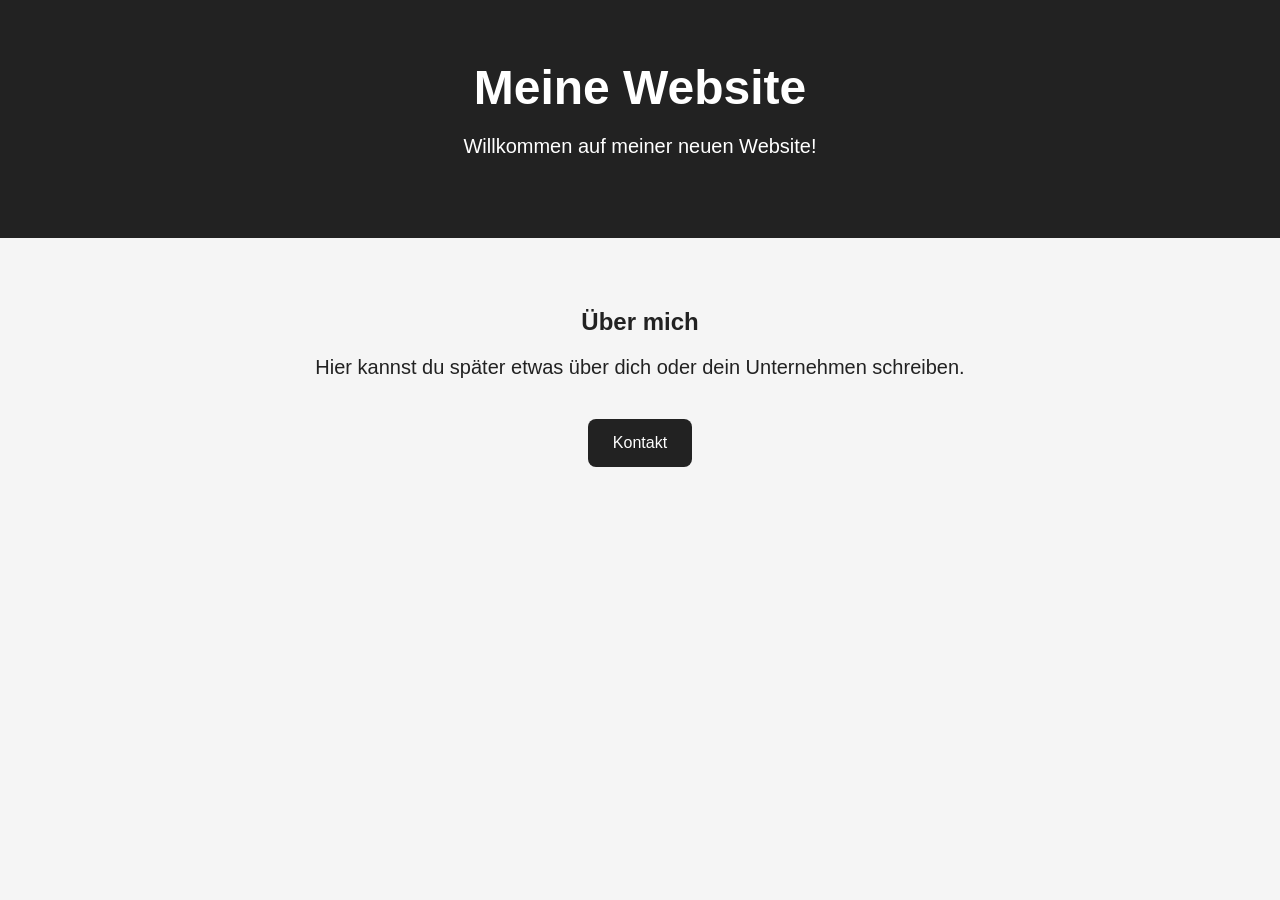
==== index.html @ 70af5210 "Create index.html" ====
<!DOCTYPE html>
<html lang="de">
<head>
    <meta charset="UTF-8">
    <meta name="viewport" content="width=device-width, initial-scale=1.0">
    <title>Meine Website</title>

    <style>
        body {
            font-family: Arial, sans-serif;
            margin: 0;
            background: #f5f5f5;
            color: #222;
            text-align: center;
        }

        header {
            background: #222;
            color: white;
            padding: 60px 20px;
        }

        h1 {
            font-size: 48px;
            margin: 0 0 15px;
        }

        p {
            font-size: 20px;
        }

        section {
            padding: 50px 20px;
        }

        .button {
            display: inline-block;
            padding: 15px 25px;
            background: #222;
            color: white;
            text-decoration: none;
            border-radius: 8px;
            margin-top: 20px;
        }
    </style>
</head>

<body>

    <header>
        <h1>Meine Website</h1>
        <p>Willkommen auf meiner neuen Website!</p>
    </header>

    <section>
        <h2>Über mich</h2>
        <p>Hier kannst du später etwas über dich oder dein Unternehmen schreiben.</p>

        <a href="#" class="button">Kontakt</a>
    </section>

</body>
</html>
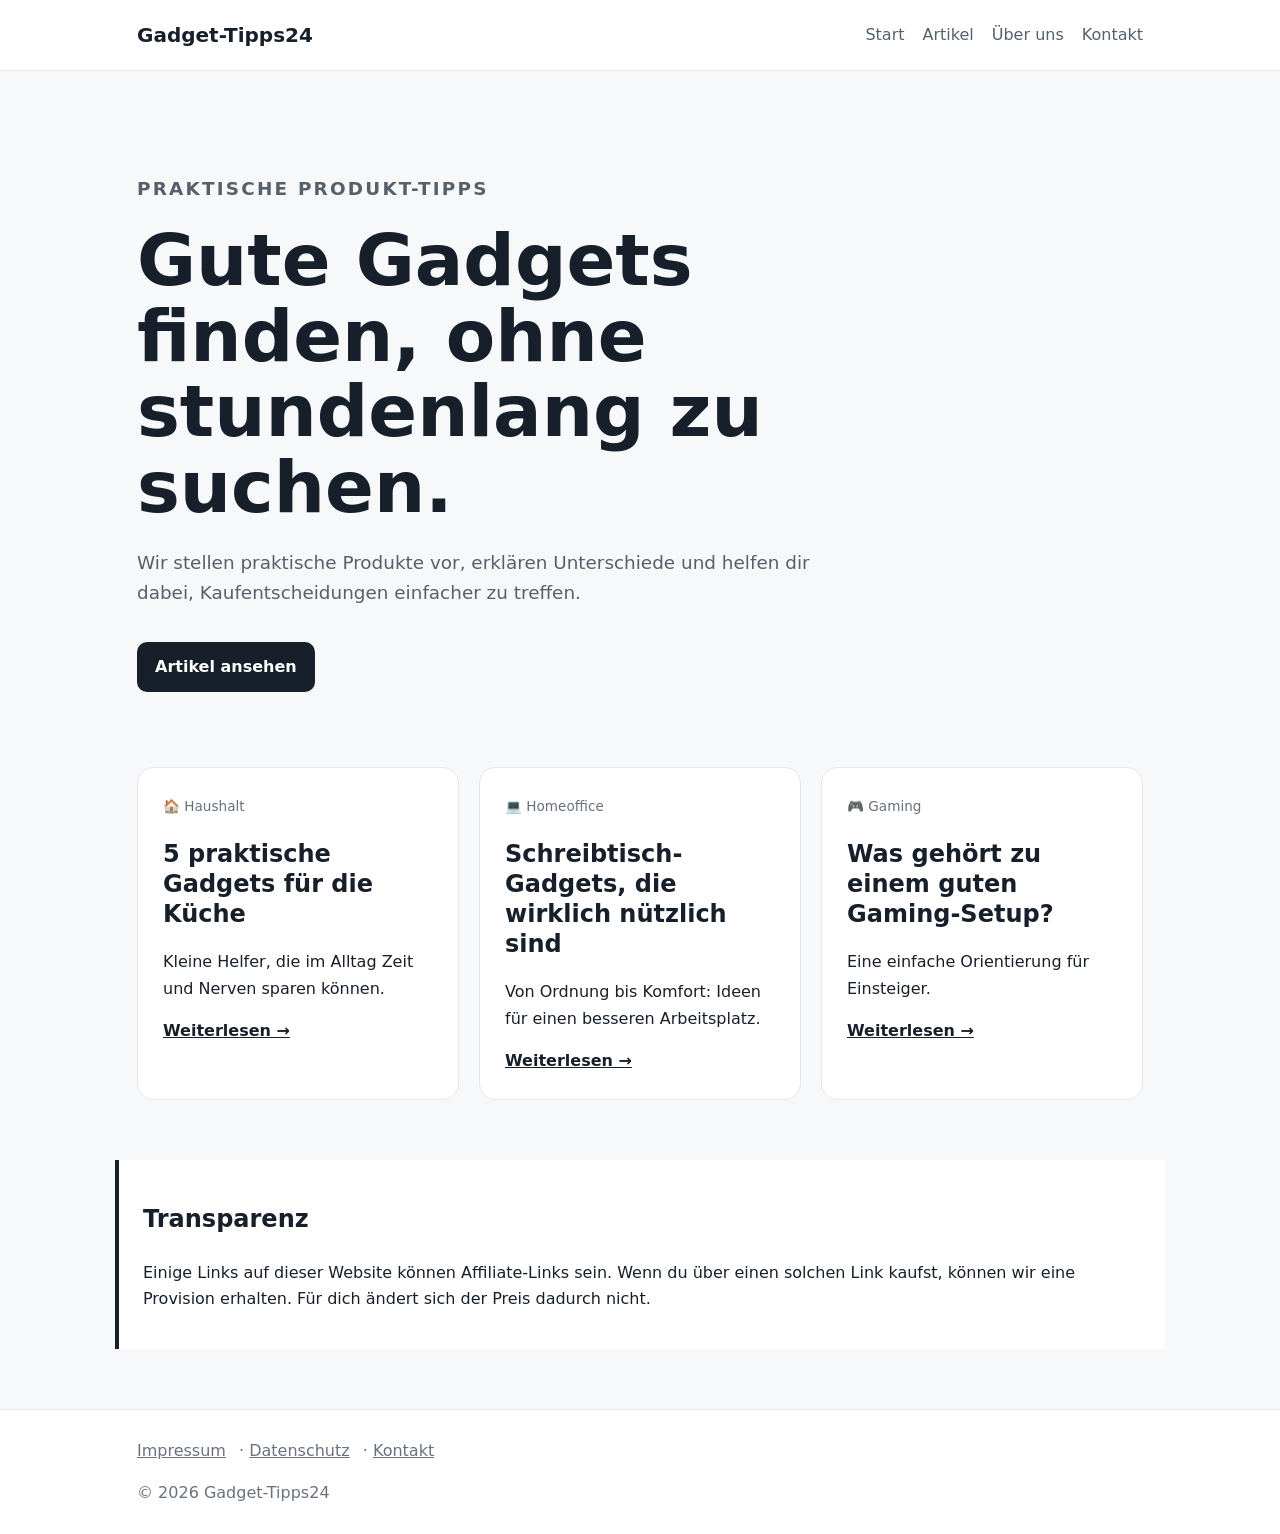
==== commit ba4c5f93: "Add files via upload" ====
--- a/index.html
+++ b/index.html
@@ -1,63 +1,21 @@
-<!DOCTYPE html>
+<!doctype html>
 <html lang="de">
 <head>
-    <meta charset="UTF-8">
-    <meta name="viewport" content="width=device-width, initial-scale=1.0">
-    <title>Meine Website</title>
-
-    <style>
-        body {
-            font-family: Arial, sans-serif;
-            margin: 0;
-            background: #f5f5f5;
-            color: #222;
-            text-align: center;
-        }
-
-        header {
-            background: #222;
-            color: white;
-            padding: 60px 20px;
-        }
-
-        h1 {
-            font-size: 48px;
-            margin: 0 0 15px;
-        }
-
-        p {
-            font-size: 20px;
-        }
-
-        section {
-            padding: 50px 20px;
-        }
-
-        .button {
-            display: inline-block;
-            padding: 15px 25px;
-            background: #222;
-            color: white;
-            text-decoration: none;
-            border-radius: 8px;
-            margin-top: 20px;
-        }
-    </style>
+<meta charset="utf-8"><meta name="viewport" content="width=device-width,initial-scale=1">
+<title>Gadget-Tipps24 – Praktische Produkte für deinen Alltag</title>
+<meta name="description" content="Praktische Gadget-, Technik- und Alltags-Tipps mit verständlichen Produktvorstellungen und Kaufhilfen.">
+<link rel="stylesheet" href="style.css">
 </head>
-
 <body>
-
-    <header>
-        <h1>Meine Website</h1>
-        <p>Willkommen auf meiner neuen Website!</p>
-    </header>
-
-    <section>
-        <h2>Über mich</h2>
-        <p>Hier kannst du später etwas über dich oder dein Unternehmen schreiben.</p>
-
-        <a href="#" class="button">Kontakt</a>
-    </section>
-
-</body>
-</html>
+<header><div class="wrap nav"><a class="logo" href="index.html">Gadget-Tipps24</a><nav><a href="index.html">Start</a><a href="artikel.html">Artikel</a><a href="ueber-uns.html">Über uns</a><a href="kontakt.html">Kontakt</a></nav></div></header>
+<main>
+<section class="hero wrap"><p class="eyebrow">PRAKTISCHE PRODUKT-TIPPS</p><h1>Gute Gadgets finden, ohne stundenlang zu suchen.</h1><p>Wir stellen praktische Produkte vor, erklären Unterschiede und helfen dir dabei, Kaufentscheidungen einfacher zu treffen.</p><a class="button" href="artikel.html">Artikel ansehen</a></section>
+<section class="wrap grid">
+<article class="card"><span>🏠 Haushalt</span><h2>5 praktische Gadgets für die Küche</h2><p>Kleine Helfer, die im Alltag Zeit und Nerven sparen können.</p><a href="artikel-kueche.html">Weiterlesen →</a></article>
+<article class="card"><span>💻 Homeoffice</span><h2>Schreibtisch-Gadgets, die wirklich nützlich sind</h2><p>Von Ordnung bis Komfort: Ideen für einen besseren Arbeitsplatz.</p><a href="artikel-homeoffice.html">Weiterlesen →</a></article>
+<article class="card"><span>🎮 Gaming</span><h2>Was gehört zu einem guten Gaming-Setup?</h2><p>Eine einfache Orientierung für Einsteiger.</p><a href="artikel-gaming.html">Weiterlesen →</a></article>
+</section>
+<section class="wrap note"><h2>Transparenz</h2><p>Einige Links auf dieser Website können Affiliate-Links sein. Wenn du über einen solchen Link kaufst, können wir eine Provision erhalten. Für dich ändert sich der Preis dadurch nicht.</p></section>
+</main>
+<footer><div class="wrap"><a href="impressum.html">Impressum</a> · <a href="datenschutz.html">Datenschutz</a> · <a href="kontakt.html">Kontakt</a><p>© 2026 Gadget-Tipps24</p></div></footer>
+</body></html>
--- a/style.css
+++ b/style.css
@@ -0,0 +1 @@
+*{box-sizing:border-box}body{margin:0;font-family:system-ui,-apple-system,Segoe UI,Roboto,sans-serif;line-height:1.65;color:#17202a;background:#f7f8fa}a{color:inherit}header{background:#fff;border-bottom:1px solid #e7e9ed}.wrap{max-width:1050px;margin:auto;padding:0 22px}.nav{min-height:70px;display:flex;align-items:center;justify-content:space-between;gap:20px}.logo{font-size:1.25rem;font-weight:800;text-decoration:none}nav{display:flex;gap:18px;flex-wrap:wrap}nav a{text-decoration:none;color:#56606b}.hero{padding-top:85px;padding-bottom:75px}.eyebrow{font-size:.78rem;font-weight:800;letter-spacing:.12em;color:#5b6470}.hero h1{font-size:clamp(2.3rem,6vw,4.5rem);line-height:1.05;max-width:800px;margin:10px 0 22px}.hero p{max-width:700px;font-size:1.15rem;color:#56606b}.button{display:inline-block;margin-top:15px;padding:12px 18px;border-radius:10px;background:#17202a;color:white;text-decoration:none;font-weight:700}.grid{display:grid;grid-template-columns:repeat(3,1fr);gap:20px;padding-bottom:60px}.card{background:#fff;border:1px solid #e4e7eb;border-radius:16px;padding:25px}.card span{font-size:.85rem;color:#68717c}.card h2{line-height:1.25}.card a{font-weight:700}.note{background:#fff;border-left:4px solid #17202a;padding:20px 24px;margin-bottom:60px}.page,.article{padding-top:55px;padding-bottom:80px;min-height:70vh}.page h1,.article h1{font-size:2.8rem;line-height:1.1}.article{max-width:800px}.article .lead{font-size:1.2rem;color:#56606b}.article h2{margin-top:35px}.list{display:grid;gap:14px;margin-top:30px}.list a{background:#fff;border:1px solid #e4e7eb;border-radius:12px;padding:18px;text-decoration:none;display:flex;justify-content:space-between;gap:15px}.list span{color:#69727d}.warning{background:#fff3cd;border:1px solid #ead68a;border-radius:10px;padding:16px;margin:20px 0}footer{background:#fff;border-top:1px solid #e7e9ed;padding:28px 0;color:#69727d}footer a{margin-right:8px}footer p{margin-bottom:0}@media(max-width:750px){.nav{align-items:flex-start;padding-top:18px;padding-bottom:18px;flex-direction:column}.grid{grid-template-columns:1fr}.list a{flex-direction:column}.hero{padding-top:55px}}
